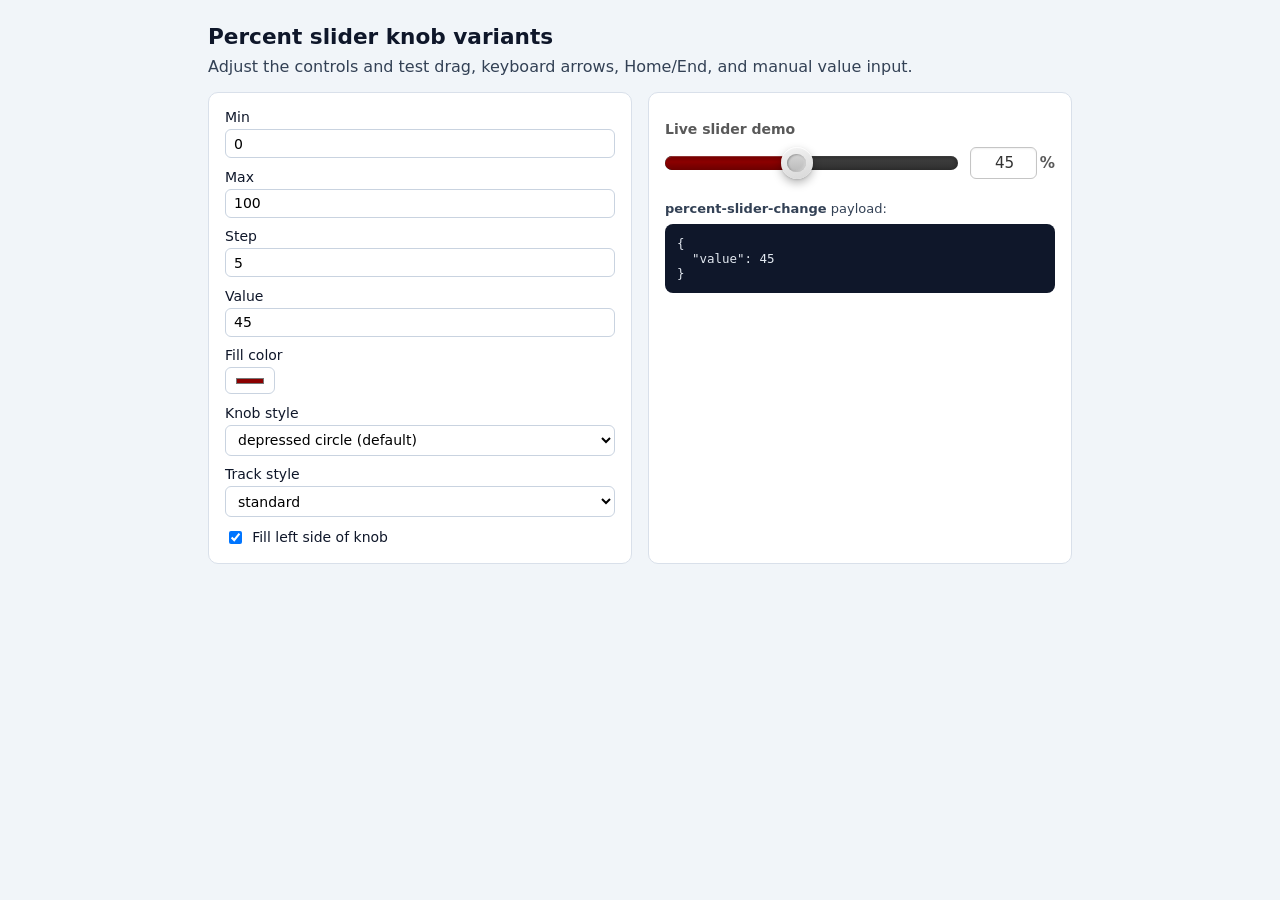
==== percent-slider-demo.html @ b5e10198 "Add depressed look to slider rail" ====
<!DOCTYPE html>
<html lang="en">
  <head>
    <meta charset="utf-8" />
    <meta name="viewport" content="width=device-width, initial-scale=1" />
    <title>Percent slider — knob variants demo</title>
    <link rel="stylesheet" href="percent-slider.css" />
    <style>
      body {
        margin: 0;
        padding: 1.5rem;
        font-family: system-ui, sans-serif;
        background: #f1f5f9;
        color: #0f172a;
      }

      .demo {
        max-width: 54rem;
        margin: 0 auto;
      }

      h1 {
        margin: 0 0 0.5rem;
        font-size: 1.35rem;
      }

      p {
        margin: 0 0 1rem;
        color: #334155;
      }

      .demo__grid {
        display: grid;
        gap: 1rem;
        grid-template-columns: repeat(auto-fit, minmax(16rem, 1fr));
      }

      .demo__panel {
        background: #fff;
        border: 1px solid #d9e0ea;
        border-radius: 10px;
        padding: 1rem;
      }

      .demo__controls {
        display: grid;
        gap: 0.65rem;
      }

      .demo__field {
        display: grid;
        gap: 0.25rem;
        font-size: 0.875rem;
      }

      .demo__field input,
      .demo__field select {
        font: inherit;
        padding: 0.35rem 0.5rem;
        border: 1px solid #c9d3e0;
        border-radius: 6px;
        background: #fff;
      }

      .demo__check {
        display: flex;
        gap: 0.45rem;
        align-items: center;
        font-size: 0.875rem;
      }

      .demo__slider-wrap {
        margin-top: 0.75rem;
      }

      #out {
        margin: 0;
        padding: 0.75rem;
        font-size: 0.78rem;
        background: #0f172a;
        color: #e2e8f0;
        border-radius: 8px;
        overflow: auto;
      }
    </style>
  </head>
  <body>
    <main class="demo">
      <h1>Percent slider knob variants</h1>
      <p>
        Adjust the controls and test drag, keyboard arrows, Home/End, and manual
        value input.
      </p>

      <div class="demo__grid">
        <section class="demo__panel">
          <form class="demo__controls" id="controlsForm">
            <label class="demo__field">
              Min
              <input id="cfgMin" type="number" value="0" />
            </label>
            <label class="demo__field">
              Max
              <input id="cfgMax" type="number" value="100" />
            </label>
            <label class="demo__field">
              Step
              <input id="cfgStep" type="number" value="5" min="1" />
            </label>
            <label class="demo__field">
              Value
              <input id="cfgValue" type="number" value="45" />
            </label>
            <label class="demo__field">
              Fill color
              <input id="cfgColor" type="color" value="#8b0000" />
            </label>
            <label class="demo__field">
              Knob style
              <select id="cfgStyle">
                <option value="as-is">as-is</option>
                <option value="simple-circle">simple circle</option>
                <option value="grip-box">grip box</option>
                <option value="depressed-circle" selected>
                  depressed circle (default)
                </option>
                <option value="house">house</option>
              </select>
            </label>
            <label class="demo__field">
              Track style
              <select id="cfgTrackStyle">
                <option value="standard" selected>standard</option>
                <option value="depressed">depressed</option>
              </select>
            </label>
            <label class="demo__check">
              <input id="cfgFillEnabled" type="checkbox" checked />
              Fill left side of knob
            </label>
          </form>
        </section>

        <section class="demo__panel">
          <div class="demo__slider-wrap" id="sliderMount"></div>
          <p style="margin: 1rem 0 0.5rem; font-size: 0.8125rem">
            <strong>percent-slider-change</strong> payload:
          </p>
          <pre id="out">{ "value": 45 }</pre>
        </section>
      </div>
    </main>

    <script src="percent-slider.js"></script>
    <script>
      (function () {
        var form = document.getElementById("controlsForm");
        var mount = document.getElementById("sliderMount");
        var out = document.getElementById("out");
        if (!form || !mount || !out || !window.initPercentSliders) {
          return;
        }

        function getState() {
          var min = Number(document.getElementById("cfgMin").value);
          var max = Number(document.getElementById("cfgMax").value);
          var step = Number(document.getElementById("cfgStep").value);
          var value = Number(document.getElementById("cfgValue").value);
          var fillEnabled = document.getElementById("cfgFillEnabled").checked;
          var fillColor = document.getElementById("cfgColor").value;
          var trackStyle = document.getElementById("cfgTrackStyle").value;
          var knobStyle = document.getElementById("cfgStyle").value;
          return {
            min: Number.isFinite(min) ? min : 0,
            max: Number.isFinite(max) ? max : 100,
            step: Number.isFinite(step) ? step : 5,
            value: Number.isFinite(value) ? value : 0,
            fillEnabled: fillEnabled,
            fillColor: fillColor || "#8b0000",
            trackStyle: trackStyle || "standard",
            knobStyle: knobStyle || "depressed-circle",
          };
        }

        function renderSlider() {
          var s = getState();
          if (s.max <= s.min) {
            s.max = s.min + 1;
          }
          if (s.step <= 0) {
            s.step = 1;
          }

          mount.innerHTML =
            '<div class="percent-slider-block" role="group" aria-labelledby="demoSliderLabel">' +
            '<span class="percent-slider-block__label" id="demoSliderLabel">Live slider demo</span>' +
            '<div class="percent-slider" aria-labelledby="demoSliderLabel" data-min="' +
            s.min +
            '" data-max="' +
            s.max +
            '" data-step="' +
            s.step +
            '" data-fill="' +
            (s.fillEnabled ? "true" : "false") +
            '" data-fill-color="' +
            s.fillColor +
            '" data-track-style="' +
            s.trackStyle +
            '" data-knob-style="' +
            s.knobStyle +
            '" data-value="' +
            s.value +
            '">' +
            '<div class="percent-slider__row">' +
            '<div class="percent-slider__track-area">' +
            '<div class="percent-slider__track" data-slider-track>' +
            '<div class="percent-slider__fill" data-slider-fill></div>' +
            "</div>" +
            '<div class="percent-slider__knob" data-slider-knob>' +
            '<span class="percent-slider__knob-inner" aria-hidden="true"></span>' +
            "</div>" +
            "</div>" +
            '<div class="percent-slider__field">' +
            '<input type="number" class="percent-slider__input" data-slider-input aria-labelledby="demoSliderLabel" />' +
            '<span class="percent-slider__suffix">%</span>' +
            "</div>" +
            "</div>" +
            "</div>" +
            "</div>";

          window.initPercentSliders(mount);
          var slider = mount.querySelector(".percent-slider");
          if (!slider) {
            return;
          }
          slider.addEventListener("percent-slider-change", function (ev) {
            out.textContent = JSON.stringify({ value: ev.detail.value }, null, 2);
            document.getElementById("cfgValue").value = String(ev.detail.value);
          });
          if (slider.percentSlider) {
            out.textContent = JSON.stringify(
              { value: slider.percentSlider.getValue() },
              null,
              2
            );
          }
        }

        form.addEventListener("input", renderSlider);
        form.addEventListener("change", renderSlider);
        renderSlider();
      })();
    </script>
  </body>
</html>
---- percent-slider.css ----
/* Percent slider — skeuomorphic track + knob; scope with BEM prefix */

.percent-slider-block {
  margin: 0.75rem 0 1.25rem;
  max-width: 28rem;
}

.percent-slider-block__label {
  display: block;
  margin-bottom: 0.5rem;
  font-size: 0.875rem;
  font-weight: 600;
  color: #595959;
}

.percent-slider {
  --percent-slider-fill: #8b0000;
  --percent-slider-track-h: 14px;
  --percent-slider-knob: 32px;
  --percent-slider-pos: 0%;
  width: 100%;
  max-width: 28rem;
}

.percent-slider__row {
  display: flex;
  align-items: center;
  gap: 0.75rem;
  width: 100%;
}

.percent-slider__track-area {
  position: relative;
  flex: 1;
  min-width: 0;
  padding: calc((var(--percent-slider-knob) - var(--percent-slider-track-h)) / 2 + 2px)
    0;
}

.percent-slider__track {
  position: relative;
  touch-action: none;
  box-sizing: border-box;
  height: var(--percent-slider-track-h);
  border-radius: 999px;
  background: linear-gradient(180deg, #4a4a4a 0%, #3a3a3a 45%, #2e2e2e 100%);
  box-shadow:
    inset 0 2px 4px rgba(0, 0, 0, 0.45),
    inset 0 1px 0 rgba(255, 255, 255, 0.08);
  overflow: hidden;
}

/* Optional deeper recessed rail using stronger inset shadows. */
.percent-slider--track-depressed .percent-slider__track {
  border: 1px solid rgba(0, 0, 0, 0.75);
  background: linear-gradient(180deg, #3b3b3b 0%, #2b2b2b 52%, #212121 100%);
  box-shadow:
  inset 1px 1px 2px rgba(0, 0, 0, 0.75),
  inset -1px -1px 2px rgba(255, 255, 255, 0.5),
  inset 0 1px 0 rgba(255, 255, 255, 0.08);
}

.percent-slider--track-depressed .percent-slider__fill {
  background: linear-gradient(
      180deg,
      rgba(0, 0, 0, 0.24) 0%,
      rgba(0, 0, 0, 0.1) 40%,
      rgba(0, 0, 0, 0.28) 100%
    ),
    var(--percent-slider-fill);
  box-shadow:
    inset 1px 1px 2px rgba(0, 0, 0, 0.75),
    inset -1px -1px 2px rgba(255, 255, 255, 0.5),
    inset 0 1px 0 rgba(255, 255, 255, 0.08);
}

.percent-slider__fill {
  position: absolute;
  left: 0;
  top: 0;
  bottom: 0;
  width: 0%;
  border-radius: 999px 0 0 999px;
  background: linear-gradient(
      180deg,
      rgba(0, 0, 0, 0.18) 0%,
      transparent 42%,
      rgba(0, 0, 0, 0.22) 100%
    ),
    var(--percent-slider-fill);
  box-shadow: inset 0 1px 0 rgba(255, 255, 255, 0.2);
  pointer-events: none;
  transition: width 0.05s ease-out;
}

.percent-slider--no-fill .percent-slider__fill {
  opacity: 0;
  width: 0 !important;
}

.percent-slider__knob {
  position: absolute;
  top: 50%;
  left: clamp(
    calc(var(--percent-slider-knob) / 2),
    var(--percent-slider-pos),
    calc(100% - (var(--percent-slider-knob) / 2))
  );
  width: var(--percent-slider-knob);
  height: var(--percent-slider-knob);
  margin: 0;
  padding: 0;
  border: none;
  border-radius: 50%;
  transform: translate(-50%, -50%);
  background: linear-gradient(165deg, #f5f5f5 0%, #e8e8e8 40%, #d8d8d8 100%);
  box-shadow:
    0 4px 10px rgba(0, 0, 0, 0.28),
    0 1px 2px rgba(0, 0, 0, 0.12),
    inset 0 1px 0 rgba(255, 255, 255, 0.85);
  touch-action: none;
  cursor: grab;
  z-index: 2;
  display: grid;
  place-items: center;
  overflow: visible;
}

.percent-slider__knob:active {
  cursor: grabbing;
}

.percent-slider__knob:focus {
  outline: 2px solid #165863;
  outline-offset: 2px;
}

.percent-slider__knob:focus:not(:focus-visible) {
  outline: none;
}

.percent-slider__knob:focus-visible {
  outline: 2px solid #165863;
  outline-offset: 2px;
}

.percent-slider__knob-inner {
  width: 58%;
  height: 58%;
  border-radius: 50%;
  background: linear-gradient(180deg, #fafafa 0%, #ececec 55%, #dedede 100%);
  box-shadow:
    inset 0 1px 2px rgba(255, 255, 255, 0.9),
    inset 0 -1px 2px rgba(0, 0, 0, 0.06);
  pointer-events: none;
}

.percent-slider__knob::before,
.percent-slider__knob::after {
  content: "";
  position: absolute;
  pointer-events: none;
}

/* as-is and depressed-circle keep circular outer shell */
.percent-slider--knob-as-is .percent-slider__knob,
.percent-slider--knob-depressed-circle .percent-slider__knob {
  border-radius: 50%;
}

.percent-slider--knob-as-is .percent-slider__knob-inner,
.percent-slider--knob-depressed-circle .percent-slider__knob-inner {
  display: block;
}

/* Depressed circle: darker recessed center with top-left shadow */
.percent-slider--knob-depressed-circle .percent-slider__knob-inner {
  background: linear-gradient(180deg, #d6d6d6 0%, #c7c7c7 52%, #bbbbbb 100%);
  box-shadow:
    inset 1px 1px 2px rgba(0, 0, 0, 0.26),
    inset -1px -1px 2px rgba(255, 255, 255, 0.42),
    inset 0 -1px 2px rgba(0, 0, 0, 0.14);
}

/* Simple circle: flatter look without depressed center */
.percent-slider--knob-circle .percent-slider__knob {
  width: calc(var(--percent-slider-knob) * 0.78);
  height: calc(var(--percent-slider-knob) * 0.78);
  border-radius: 50%;
  background: #ececec;
  box-shadow:
    0 3px 7px rgba(0, 0, 0, 0.24),
    inset 0 1px 0 rgba(255, 255, 255, 0.86);
}

.percent-slider--knob-circle .percent-slider__knob-inner {
  display: none;
}

/* Grip box: rounded rectangle with vertical grip lines */
.percent-slider--knob-grip-box .percent-slider__knob {
  width: calc(var(--percent-slider-knob) * 0.94);
  height: calc(var(--percent-slider-knob) * 0.82);
  border-radius: 0.55rem;
  background: linear-gradient(180deg, #f4f4f4 0%, #e2e2e2 100%);
  box-shadow:
    0 3px 8px rgba(0, 0, 0, 0.24),
    inset 0 1px 0 rgba(255, 255, 255, 0.92);
}

.percent-slider--knob-grip-box .percent-slider__knob-inner {
  display: none;
}

.percent-slider--knob-grip-box .percent-slider__knob::before {
  width: 38%;
  height: 56%;
  left: 50%;
  top: 50%;
  transform: translate(-50%, -50%);
  background: repeating-linear-gradient(
    90deg,
    #bdbdbd 0 2px,
    transparent 2px 5px
  );
  opacity: 0.95;
}

/* House: rounded base + roof triangle */
.percent-slider--knob-house .percent-slider__knob {
  width: calc(var(--percent-slider-knob) * 0.5);
  height: calc(var(--percent-slider-knob) * 0.58);
  border-radius: 0 0 0.2rem 0.2rem;
  background: #c5c5c5;
  box-shadow:
    0 4px 9px rgba(0, 0, 0, 0.3),
    0 1px 2px rgba(0, 0, 0, 0.18),
    inset 0 1px 0 rgba(255, 255, 255, 0.46);
}

.percent-slider--knob-house .percent-slider__knob-inner {
  display: none;
}

.percent-slider--knob-house .percent-slider__knob::before {
  left: 0;
  top: -10px;
  width: 100%;
  height: 11px;
  clip-path: polygon(50% 0%, 95% 100%, 5% 100%);
  /* Slight overlap into the base removes roof/base seam artifacts. */
  background: #c5c5c5;
}

.percent-slider__field {
  display: flex;
  align-items: center;
  gap: 0.2rem;
  flex-shrink: 0;
}

.percent-slider__input {
  width: 3.25rem;
  padding: 0.35rem 0.4rem;
  font: inherit;
  font-size: 0.95rem;
  text-align: right;
  color: #333;
  border: 1px solid #c5c5c5;
  border-radius: 6px;
  background: #fff;
  box-shadow: inset 0 1px 2px rgba(0, 0, 0, 0.06);
}

.percent-slider__input:focus {
  border-color: #165863;
  outline: none;
  box-shadow:
    inset 0 1px 2px rgba(0, 0, 0, 0.06),
    0 0 0 2px rgba(22, 88, 99, 0.2);
}

.percent-slider__suffix {
  font-size: 0.95rem;
  font-weight: 600;
  color: #595959;
  user-select: none;
}
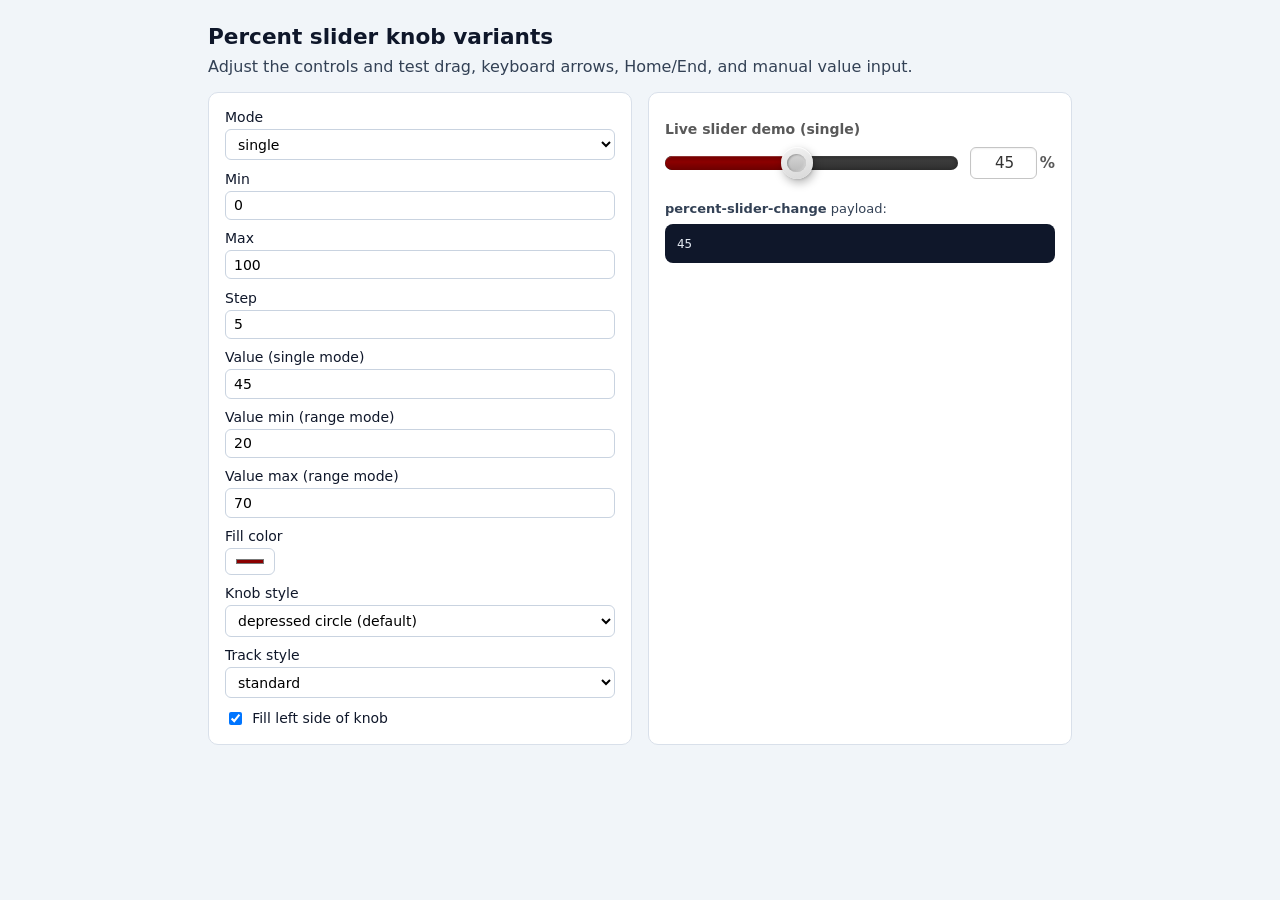
==== commit 7b552320: "Implement range mode for percent slider with enhanced input handling - Added a mode selection dropdo" ====
--- a/percent-slider-demo.html
+++ b/percent-slider-demo.html
@@ -96,6 +96,13 @@
         <section class="demo__panel">
           <form class="demo__controls" id="controlsForm">
             <label class="demo__field">
+              Mode
+              <select id="cfgMode">
+                <option value="single" selected>single</option>
+                <option value="range">range (min + max)</option>
+              </select>
+            </label>
+            <label class="demo__field">
               Min
               <input id="cfgMin" type="number" value="0" />
             </label>
@@ -108,8 +115,16 @@
               <input id="cfgStep" type="number" value="5" min="1" />
             </label>
             <label class="demo__field">
-              Value
+              Value (single mode)
               <input id="cfgValue" type="number" value="45" />
+            </label>
+            <label class="demo__field">
+              Value min (range mode)
+              <input id="cfgValueMin" type="number" value="20" />
+            </label>
+            <label class="demo__field">
+              Value max (range mode)
+              <input id="cfgValueMax" type="number" value="70" />
             </label>
             <label class="demo__field">
               Fill color
@@ -162,19 +177,25 @@
         }
 
         function getState() {
+          var mode = document.getElementById("cfgMode").value;
           var min = Number(document.getElementById("cfgMin").value);
           var max = Number(document.getElementById("cfgMax").value);
           var step = Number(document.getElementById("cfgStep").value);
           var value = Number(document.getElementById("cfgValue").value);
+          var valueMin = Number(document.getElementById("cfgValueMin").value);
+          var valueMax = Number(document.getElementById("cfgValueMax").value);
           var fillEnabled = document.getElementById("cfgFillEnabled").checked;
           var fillColor = document.getElementById("cfgColor").value;
           var trackStyle = document.getElementById("cfgTrackStyle").value;
           var knobStyle = document.getElementById("cfgStyle").value;
           return {
+            mode: mode || "single",
             min: Number.isFinite(min) ? min : 0,
             max: Number.isFinite(max) ? max : 100,
             step: Number.isFinite(step) ? step : 5,
             value: Number.isFinite(value) ? value : 0,
+            valueMin: Number.isFinite(valueMin) ? valueMin : 0,
+            valueMax: Number.isFinite(valueMax) ? valueMax : 100,
             fillEnabled: fillEnabled,
             fillColor: fillColor || "#8b0000",
             trackStyle: trackStyle || "standard",
@@ -184,22 +205,59 @@
 
         function renderSlider() {
           var s = getState();
+          var isRange = s.mode === "range";
           if (s.max <= s.min) {
             s.max = s.min + 1;
           }
           if (s.step <= 0) {
             s.step = 1;
           }
+          if (s.valueMin < s.min) {
+            s.valueMin = s.min;
+          }
+          if (s.valueMax > s.max) {
+            s.valueMax = s.max;
+          }
+          if (s.valueMin > s.valueMax) {
+            s.valueMin = s.valueMax;
+          }
+
+          var knobMarkup = isRange
+            ? '<div class="percent-slider__knob" data-slider-knob-min><span class="percent-slider__knob-inner" aria-hidden="true"></span></div>' +
+              '<div class="percent-slider__knob" data-slider-knob-max><span class="percent-slider__knob-inner" aria-hidden="true"></span></div>'
+            : '<div class="percent-slider__knob" data-slider-knob><span class="percent-slider__knob-inner" aria-hidden="true"></span></div>';
+
+          var fieldMarkup = isRange
+            ? '<div class="percent-slider__field percent-slider__field--range">' +
+              '<div class="percent-slider__bound">' +
+              '<span class="percent-slider__bound-label">Min</span>' +
+              '<input type="number" class="percent-slider__input percent-slider__input--bound" data-slider-input-min aria-label="Minimum value" />' +
+              '<span class="percent-slider__suffix">%</span>' +
+              "</div>" +
+              '<div class="percent-slider__bound">' +
+              '<span class="percent-slider__bound-label">Max</span>' +
+              '<input type="number" class="percent-slider__input percent-slider__input--bound" data-slider-input-max aria-label="Maximum value" />' +
+              '<span class="percent-slider__suffix">%</span>' +
+              "</div>" +
+              "</div>"
+            : '<div class="percent-slider__field">' +
+              '<input type="number" class="percent-slider__input" data-slider-input aria-labelledby="demoSliderLabel" />' +
+              '<span class="percent-slider__suffix">%</span>' +
+              "</div>";
 
           mount.innerHTML =
             '<div class="percent-slider-block" role="group" aria-labelledby="demoSliderLabel">' +
-            '<span class="percent-slider-block__label" id="demoSliderLabel">Live slider demo</span>' +
+            '<span class="percent-slider-block__label" id="demoSliderLabel">Live slider demo (' +
+            (isRange ? "range" : "single") +
+            ')</span>' +
             '<div class="percent-slider" aria-labelledby="demoSliderLabel" data-min="' +
             s.min +
             '" data-max="' +
             s.max +
             '" data-step="' +
             s.step +
+            '" data-range="' +
+            (isRange ? "true" : "false") +
             '" data-fill="' +
             (s.fillEnabled ? "true" : "false") +
             '" data-fill-color="' +
@@ -210,20 +268,19 @@
             s.knobStyle +
             '" data-value="' +
             s.value +
+            '" data-value-min="' +
+            s.valueMin +
+            '" data-value-max="' +
+            s.valueMax +
             '">' +
             '<div class="percent-slider__row">' +
             '<div class="percent-slider__track-area">' +
             '<div class="percent-slider__track" data-slider-track>' +
             '<div class="percent-slider__fill" data-slider-fill></div>' +
             "</div>" +
-            '<div class="percent-slider__knob" data-slider-knob>' +
-            '<span class="percent-slider__knob-inner" aria-hidden="true"></span>' +
+            knobMarkup +
             "</div>" +
-            "</div>" +
-            '<div class="percent-slider__field">' +
-            '<input type="number" class="percent-slider__input" data-slider-input aria-labelledby="demoSliderLabel" />' +
-            '<span class="percent-slider__suffix">%</span>' +
-            "</div>" +
+            fieldMarkup +
             "</div>" +
             "</div>" +
             "</div>";
@@ -234,15 +291,16 @@
             return;
           }
           slider.addEventListener("percent-slider-change", function (ev) {
-            out.textContent = JSON.stringify({ value: ev.detail.value }, null, 2);
-            document.getElementById("cfgValue").value = String(ev.detail.value);
+            out.textContent = JSON.stringify(ev.detail, null, 2);
+            if (isRange) {
+              document.getElementById("cfgValueMin").value = String(ev.detail.min);
+              document.getElementById("cfgValueMax").value = String(ev.detail.max);
+            } else {
+              document.getElementById("cfgValue").value = String(ev.detail.value);
+            }
           });
           if (slider.percentSlider) {
-            out.textContent = JSON.stringify(
-              { value: slider.percentSlider.getValue() },
-              null,
-              2
-            );
+            out.textContent = JSON.stringify(slider.percentSlider.getValue(), null, 2);
           }
         }
 
--- a/percent-slider.css
+++ b/percent-slider.css
@@ -93,6 +93,10 @@
   transition: width 0.05s ease-out;
 }
 
+.percent-slider--range .percent-slider__fill {
+  border-radius: 999px;
+}
+
 .percent-slider--no-fill .percent-slider__fill {
   opacity: 0;
   width: 0 !important;
@@ -115,8 +119,8 @@
   transform: translate(-50%, -50%);
   background: linear-gradient(165deg, #f5f5f5 0%, #e8e8e8 40%, #d8d8d8 100%);
   box-shadow:
-    0 4px 10px rgba(0, 0, 0, 0.28),
-    0 1px 2px rgba(0, 0, 0, 0.12),
+    2px 4px 10px rgba(0, 0, 0, 0.28),
+    1px 1px 2px rgba(0, 0, 0, 0.12),
     inset 0 1px 0 rgba(255, 255, 255, 0.85);
   touch-action: none;
   cursor: grab;
@@ -124,6 +128,10 @@
   display: grid;
   place-items: center;
   overflow: visible;
+}
+
+.percent-slider--range [data-slider-knob-max] {
+  z-index: 3;
 }
 
 .percent-slider__knob:active {
@@ -259,6 +267,30 @@
   flex-shrink: 0;
 }
 
+.percent-slider__field--range {
+  display: grid;
+  grid-template-columns: auto auto;
+  gap: 0.35rem 0.55rem;
+  align-items: center;
+}
+
+.percent-slider__bound {
+  display: flex;
+  align-items: center;
+  gap: 0.2rem;
+}
+
+.percent-slider__bound-label {
+  font-size: 0.75rem;
+  font-weight: 700;
+  color: #595959;
+  letter-spacing: 0.01em;
+}
+
+.percent-slider__input--bound {
+  width: 2.7rem;
+}
+
 .percent-slider__input {
   width: 3.25rem;
   padding: 0.35rem 0.4rem;
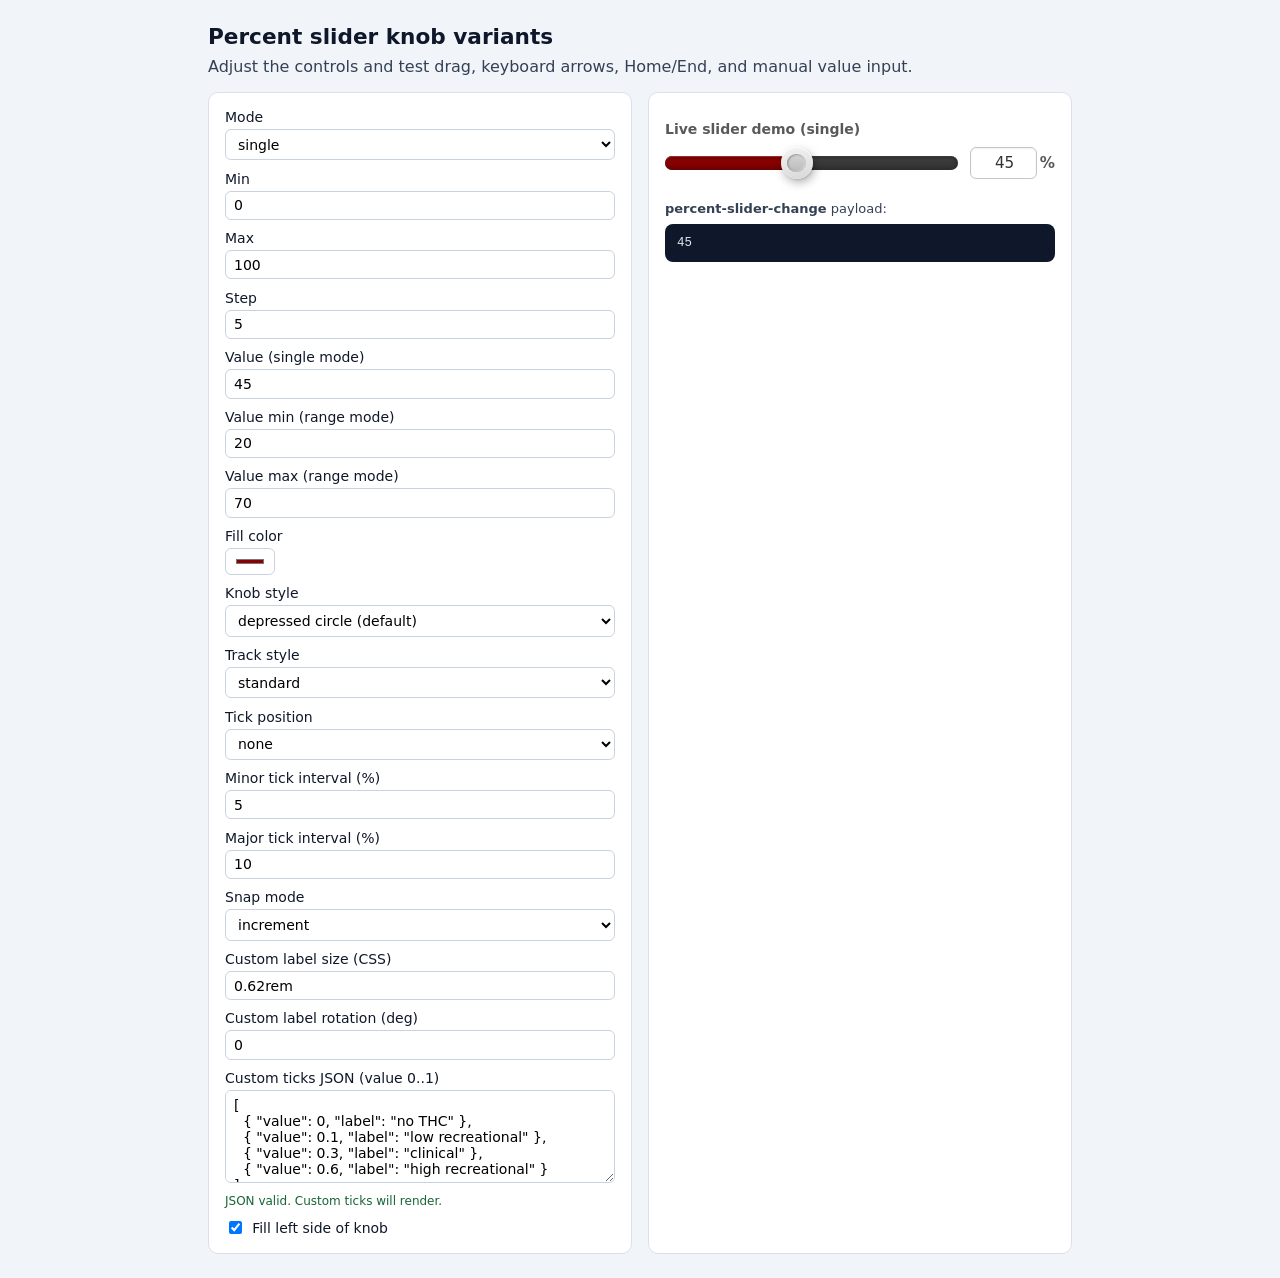
==== commit 95d64aea: "Enhance percent slider functionality with custom tick options and improved styling - Added new confi" ====
--- a/percent-slider-demo.html
+++ b/percent-slider-demo.html
@@ -54,12 +54,24 @@
       }
 
       .demo__field input,
-      .demo__field select {
+      .demo__field select,
+      .demo__field textarea {
         font: inherit;
         padding: 0.35rem 0.5rem;
         border: 1px solid #c9d3e0;
         border-radius: 6px;
         background: #fff;
+      }
+
+      .demo__field textarea {
+        min-height: 5rem;
+        resize: vertical;
+      }
+
+      .demo__hint {
+        margin: 0;
+        font-size: 0.75rem;
+        color: #475569;
       }
 
       .demo__check {
@@ -149,6 +161,52 @@
                 <option value="depressed">depressed</option>
               </select>
             </label>
+            <label class="demo__field">
+              Tick position
+              <select id="cfgTicksPos">
+                <option value="none" selected>none</option>
+                <option value="above">above rail</option>
+                <option value="below">below rail</option>
+              </select>
+            </label>
+            <label class="demo__field">
+              Minor tick interval (%)
+              <input id="cfgTickMinor" type="number" value="5" min="0" />
+            </label>
+            <label class="demo__field">
+              Major tick interval (%)
+              <input id="cfgTickMajor" type="number" value="10" min="0" />
+            </label>
+            <label class="demo__field">
+              Snap mode
+              <select id="cfgSnapMode">
+                <option value="increment" selected>increment</option>
+                <option value="none">none</option>
+                <option value="minor">minor ticks</option>
+                <option value="major">major ticks</option>
+                <option value="custom">custom ticks</option>
+              </select>
+            </label>
+            <label class="demo__field">
+              Custom label size (CSS)
+              <input id="cfgTickLabelSize" type="text" value="0.62rem" />
+            </label>
+            <label class="demo__field">
+              Custom label rotation (deg)
+              <input id="cfgTickLabelRotate" type="number" value="0" />
+            </label>
+            <label class="demo__field">
+              Custom ticks JSON (value 0..1)
+              <textarea id="cfgTickCustom">[
+  { "value": 0, "label": "no THC" },
+  { "value": 0.1, "label": "low recreational" },
+  { "value": 0.3, "label": "clinical" },
+  { "value": 0.6, "label": "high recreational" }
+]</textarea>
+            </label>
+            <p class="demo__hint" id="cfgTickCustomFeedback">
+              JSON valid. Custom ticks will render.
+            </p>
             <label class="demo__check">
               <input id="cfgFillEnabled" type="checkbox" checked />
               Fill left side of knob
@@ -172,7 +230,8 @@
         var form = document.getElementById("controlsForm");
         var mount = document.getElementById("sliderMount");
         var out = document.getElementById("out");
-        if (!form || !mount || !out || !window.initPercentSliders) {
+        var tickFeedback = document.getElementById("cfgTickCustomFeedback");
+        if (!form || !mount || !out || !tickFeedback || !window.initPercentSliders) {
           return;
         }
 
@@ -187,7 +246,33 @@
           var fillEnabled = document.getElementById("cfgFillEnabled").checked;
           var fillColor = document.getElementById("cfgColor").value;
           var trackStyle = document.getElementById("cfgTrackStyle").value;
+          var ticksPos = document.getElementById("cfgTicksPos").value;
+          var tickMinor = Number(document.getElementById("cfgTickMinor").value);
+          var tickMajor = Number(document.getElementById("cfgTickMajor").value);
+          var snapMode = document.getElementById("cfgSnapMode").value;
+          var tickLabelSize = document.getElementById("cfgTickLabelSize").value.trim();
+          var tickLabelRotate = Number(
+            document.getElementById("cfgTickLabelRotate").value
+          );
+          var tickCustomRaw = document.getElementById("cfgTickCustom").value.trim();
           var knobStyle = document.getElementById("cfgStyle").value;
+          var tickCustom = [];
+          var tickCustomValid = true;
+          var tickCustomError = "";
+          if (tickCustomRaw) {
+            try {
+              var parsed = JSON.parse(tickCustomRaw);
+              if (!Array.isArray(parsed)) {
+                tickCustomValid = false;
+                tickCustomError = "JSON must be an array.";
+              } else {
+                tickCustom = parsed;
+              }
+            } catch (e) {
+              tickCustomValid = false;
+              tickCustomError = "Invalid JSON.";
+            }
+          }
           return {
             mode: mode || "single",
             min: Number.isFinite(min) ? min : 0,
@@ -199,6 +284,15 @@
             fillEnabled: fillEnabled,
             fillColor: fillColor || "#8b0000",
             trackStyle: trackStyle || "standard",
+            ticksPos: ticksPos || "none",
+            tickMinor: Number.isFinite(tickMinor) ? tickMinor : 0,
+            tickMajor: Number.isFinite(tickMajor) ? tickMajor : 0,
+            snapMode: snapMode || "increment",
+            tickLabelSize: tickLabelSize || "0.62rem",
+            tickLabelRotate: Number.isFinite(tickLabelRotate) ? tickLabelRotate : 0,
+            tickCustomJson: tickCustomValid ? JSON.stringify(tickCustom) : "[]",
+            tickCustomValid: tickCustomValid,
+            tickCustomError: tickCustomError,
             knobStyle: knobStyle || "depressed-circle",
           };
         }
@@ -220,6 +314,20 @@
           }
           if (s.valueMin > s.valueMax) {
             s.valueMin = s.valueMax;
+          }
+          if (s.tickMinor < 0) {
+            s.tickMinor = 0;
+          }
+          if (s.tickMajor < 0) {
+            s.tickMajor = 0;
+          }
+          if (!s.tickCustomValid) {
+            tickFeedback.textContent =
+              s.tickCustomError + " Using [] for render.";
+            tickFeedback.style.color = "#b91c1c";
+          } else {
+            tickFeedback.textContent = "JSON valid. Custom ticks will render.";
+            tickFeedback.style.color = "#166534";
           }
 
           var knobMarkup = isRange
@@ -264,6 +372,18 @@
             s.fillColor +
             '" data-track-style="' +
             s.trackStyle +
+            '" data-ticks="' +
+            s.ticksPos +
+            '" data-tick-minor="' +
+            s.tickMinor +
+            '" data-tick-major="' +
+            s.tickMajor +
+            '" data-snap="' +
+            s.snapMode +
+            '" data-tick-label-size="' +
+            s.tickLabelSize +
+            '" data-tick-label-rotate="' +
+            s.tickLabelRotate +
             '" data-knob-style="' +
             s.knobStyle +
             '" data-value="' +
@@ -285,6 +405,11 @@
             "</div>" +
             "</div>";
 
+          var sliderConfigNode = mount.querySelector(".percent-slider");
+          if (sliderConfigNode) {
+            sliderConfigNode.setAttribute("data-tick-custom", s.tickCustomJson);
+          }
+
           window.initPercentSliders(mount);
           var slider = mount.querySelector(".percent-slider");
           if (!slider) {
--- a/percent-slider.css
+++ b/percent-slider.css
@@ -18,6 +18,8 @@
   --percent-slider-track-h: 14px;
   --percent-slider-knob: 32px;
   --percent-slider-pos: 0%;
+  --percent-slider-tick-label-size: 0.62rem;
+  --percent-slider-tick-label-rotate: 0deg;
   width: 100%;
   max-width: 28rem;
 }
@@ -33,8 +35,25 @@
   position: relative;
   flex: 1;
   min-width: 0;
-  padding: calc((var(--percent-slider-knob) - var(--percent-slider-track-h)) / 2 + 2px)
-    0;
+  --percent-slider-track-pad-y: calc(
+    (var(--percent-slider-knob) - var(--percent-slider-track-h)) / 2 + 2px
+  );
+  --percent-slider-rail-top: var(--percent-slider-track-pad-y);
+  padding: var(--percent-slider-track-pad-y) 0;
+}
+
+.percent-slider--ticks-above .percent-slider__track-area {
+  padding-top: calc(var(--percent-slider-track-pad-y) + 1.4rem);
+  --percent-slider-rail-top: calc(var(--percent-slider-track-pad-y) + 1.4rem);
+}
+
+.percent-slider--ticks-below .percent-slider__track-area {
+  padding-bottom: calc(var(--percent-slider-track-pad-y) + 1.4rem);
+}
+
+.percent-slider--ticks-none .percent-slider__track-area {
+  padding-top: var(--percent-slider-track-pad-y);
+  padding-bottom: var(--percent-slider-track-pad-y);
 }
 
 .percent-slider__track {
@@ -72,6 +91,85 @@
     inset 1px 1px 2px rgba(0, 0, 0, 0.75),
     inset -1px -1px 2px rgba(255, 255, 255, 0.5),
     inset 0 1px 0 rgba(255, 255, 255, 0.08);
+}
+
+.percent-slider__ticks {
+  position: absolute;
+  left: 0;
+  right: 0;
+  top: var(--percent-slider-rail-top);
+  height: var(--percent-slider-track-h);
+  pointer-events: none;
+  z-index: 1;
+}
+
+.percent-slider__tick {
+  position: absolute;
+  left: 0;
+  width: 1px;
+  transform: translateX(-50%);
+  background: rgba(17, 24, 39, 0.65);
+}
+
+.percent-slider__tick--minor {
+  height: 6px;
+}
+
+.percent-slider__tick--major {
+  width: 2px;
+  height: 10px;
+  background: rgba(17, 24, 39, 0.85);
+}
+
+.percent-slider__tick--custom {
+  width: 2px;
+  height: 12px;
+  background: rgba(15, 23, 42, 0.95);
+}
+
+.percent-slider--ticks-above .percent-slider__tick {
+  bottom: calc(100% + 2px);
+}
+
+.percent-slider--ticks-below .percent-slider__tick {
+  top: calc(100% + 2px);
+}
+
+.percent-slider__tick-label {
+  position: absolute;
+  left: 0;
+  transform: translateX(-50%);
+  font-size: var(--percent-slider-tick-label-size);
+  line-height: 1.1;
+  font-weight: 600;
+  color: #374151;
+  white-space: nowrap;
+}
+
+.percent-slider__tick-label--custom {
+  transform: rotate(var(--percent-slider-tick-label-rotate));
+}
+
+.percent-slider--ticks-above .percent-slider__tick-label {
+  bottom: calc(100% + 14px);
+  transform-origin: bottom center;
+}
+
+.percent-slider--ticks-above .percent-slider__tick-label--custom {
+  transform-origin: bottom left;
+}
+
+.percent-slider--ticks-below .percent-slider__tick-label {
+  top: calc(100% + 14px);
+  transform-origin: top center;
+}
+
+.percent-slider--ticks-below .percent-slider__tick-label--custom {
+  transform-origin: top left;
+}
+
+.percent-slider--ticks-none .percent-slider__ticks {
+  display: none;
 }
 
 .percent-slider__fill {
@@ -104,12 +202,10 @@
 
 .percent-slider__knob {
   position: absolute;
-  top: 50%;
-  left: clamp(
-    calc(var(--percent-slider-knob) / 2),
-    var(--percent-slider-pos),
-    calc(100% - (var(--percent-slider-knob) / 2))
+  top: calc(
+    var(--percent-slider-rail-top) + var(--percent-slider-track-h) / 2
   );
+  left: var(--percent-slider-pos);
   width: var(--percent-slider-knob);
   height: var(--percent-slider-knob);
   margin: 0;
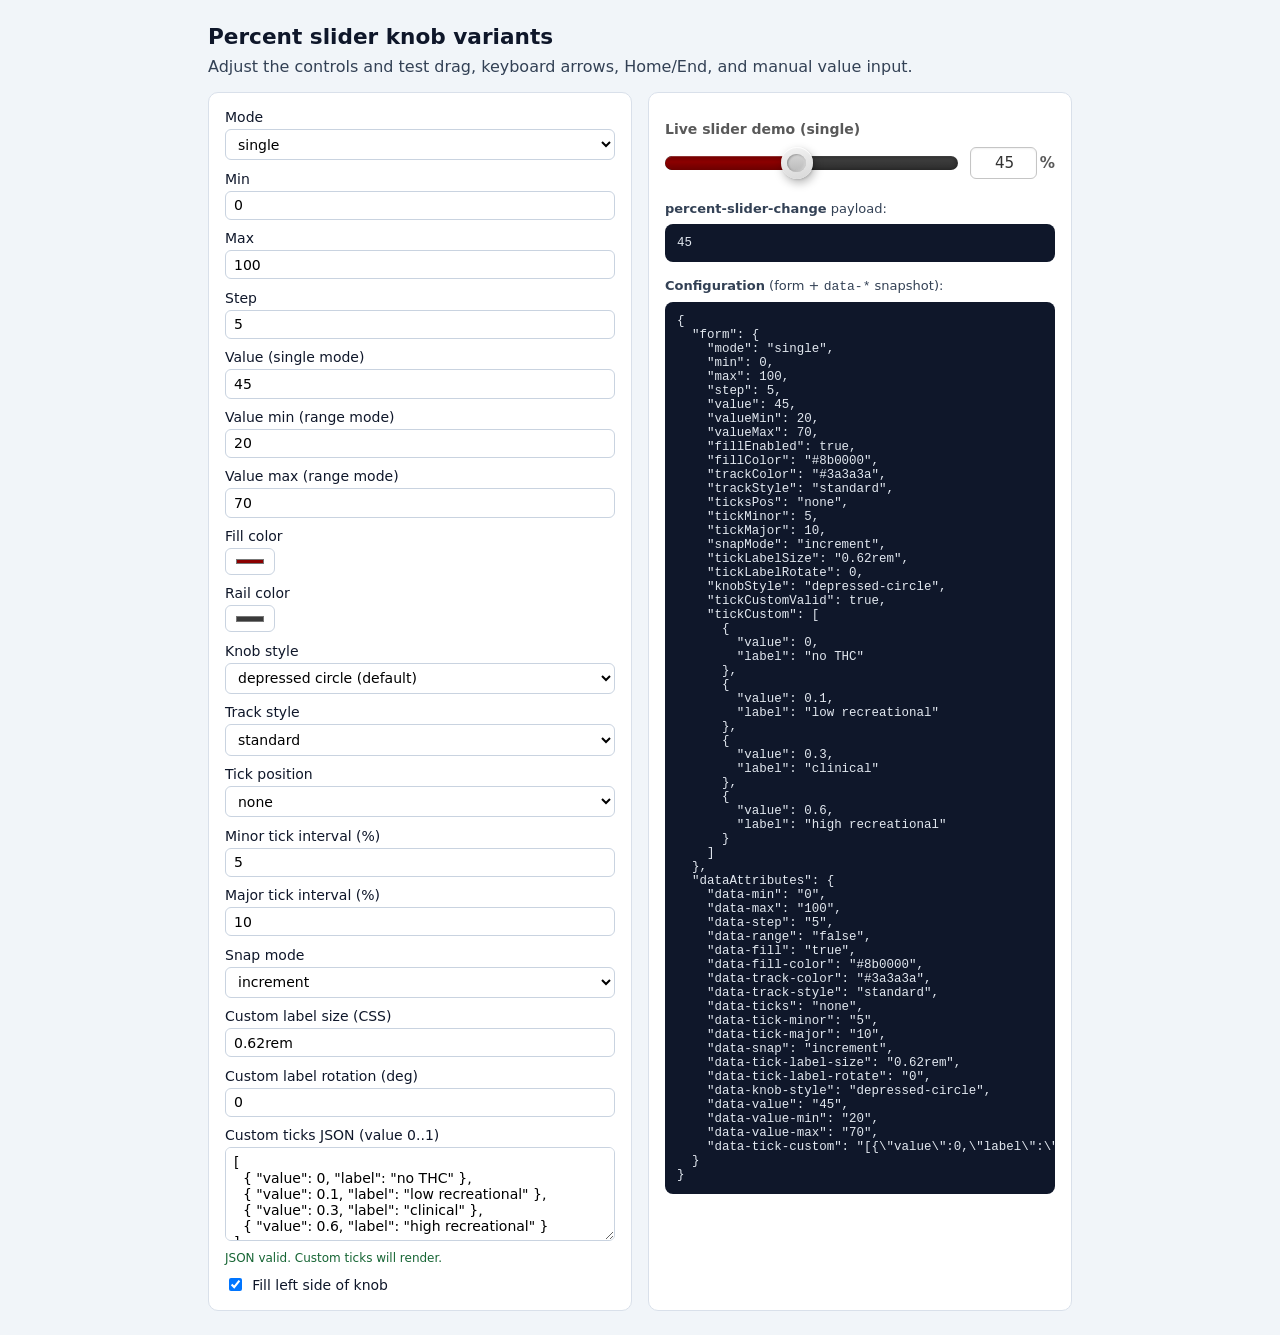
==== commit 35a32dbc: "Enhance percent slider with new track color configuration and inverted knob style - Added a new inpu" ====
--- a/percent-slider-demo.html
+++ b/percent-slider-demo.html
@@ -85,7 +85,7 @@
         margin-top: 0.75rem;
       }
 
-      #out {
+      .demo__code-out {
         margin: 0;
         padding: 0.75rem;
         font-size: 0.78rem;
@@ -143,6 +143,10 @@
               <input id="cfgColor" type="color" value="#8b0000" />
             </label>
             <label class="demo__field">
+              Rail color
+              <input id="cfgTrackColor" type="color" value="#3a3a3a" />
+            </label>
+            <label class="demo__field">
               Knob style
               <select id="cfgStyle">
                 <option value="as-is">as-is</option>
@@ -152,6 +156,7 @@
                   depressed circle (default)
                 </option>
                 <option value="house">house</option>
+                <option value="house-inverted">house inverted</option>
               </select>
             </label>
             <label class="demo__field">
@@ -219,7 +224,11 @@
           <p style="margin: 1rem 0 0.5rem; font-size: 0.8125rem">
             <strong>percent-slider-change</strong> payload:
           </p>
-          <pre id="out">{ "value": 45 }</pre>
+          <pre id="out" class="demo__code-out">{ "value": 45 }</pre>
+          <p style="margin: 1rem 0 0.5rem; font-size: 0.8125rem">
+            <strong>Configuration</strong> (form + <code>data-*</code> snapshot):
+          </p>
+          <pre id="cfgOut" class="demo__code-out">{}</pre>
         </section>
       </div>
     </main>
@@ -230,9 +239,67 @@
         var form = document.getElementById("controlsForm");
         var mount = document.getElementById("sliderMount");
         var out = document.getElementById("out");
+        var cfgOut = document.getElementById("cfgOut");
         var tickFeedback = document.getElementById("cfgTickCustomFeedback");
-        if (!form || !mount || !out || !tickFeedback || !window.initPercentSliders) {
+        var trackColorEl = document.getElementById("cfgTrackColor");
+        if (
+          !form ||
+          !mount ||
+          !out ||
+          !cfgOut ||
+          !tickFeedback ||
+          !trackColorEl ||
+          !window.initPercentSliders
+        ) {
           return;
+        }
+
+        function buildConfigSnapshot(s, isRange) {
+          return {
+            form: {
+              mode: s.mode,
+              min: s.min,
+              max: s.max,
+              step: s.step,
+              value: s.value,
+              valueMin: s.valueMin,
+              valueMax: s.valueMax,
+              fillEnabled: s.fillEnabled,
+              fillColor: s.fillColor,
+              trackColor: s.trackColor,
+              trackStyle: s.trackStyle,
+              ticksPos: s.ticksPos,
+              tickMinor: s.tickMinor,
+              tickMajor: s.tickMajor,
+              snapMode: s.snapMode,
+              tickLabelSize: s.tickLabelSize,
+              tickLabelRotate: s.tickLabelRotate,
+              knobStyle: s.knobStyle,
+              tickCustomValid: s.tickCustomValid,
+              tickCustom: s.tickCustomValid ? JSON.parse(s.tickCustomJson) : [],
+            },
+            dataAttributes: {
+              "data-min": String(s.min),
+              "data-max": String(s.max),
+              "data-step": String(s.step),
+              "data-range": isRange ? "true" : "false",
+              "data-fill": s.fillEnabled ? "true" : "false",
+              "data-fill-color": s.fillColor,
+              "data-track-color": s.trackColor,
+              "data-track-style": s.trackStyle,
+              "data-ticks": s.ticksPos,
+              "data-tick-minor": String(s.tickMinor),
+              "data-tick-major": String(s.tickMajor),
+              "data-snap": s.snapMode,
+              "data-tick-label-size": s.tickLabelSize,
+              "data-tick-label-rotate": String(s.tickLabelRotate),
+              "data-knob-style": s.knobStyle,
+              "data-value": String(s.value),
+              "data-value-min": String(s.valueMin),
+              "data-value-max": String(s.valueMax),
+              "data-tick-custom": s.tickCustomJson,
+            },
+          };
         }
 
         function getState() {
@@ -245,6 +312,7 @@
           var valueMax = Number(document.getElementById("cfgValueMax").value);
           var fillEnabled = document.getElementById("cfgFillEnabled").checked;
           var fillColor = document.getElementById("cfgColor").value;
+          var trackColor = document.getElementById("cfgTrackColor").value;
           var trackStyle = document.getElementById("cfgTrackStyle").value;
           var ticksPos = document.getElementById("cfgTicksPos").value;
           var tickMinor = Number(document.getElementById("cfgTickMinor").value);
@@ -283,6 +351,7 @@
             valueMax: Number.isFinite(valueMax) ? valueMax : 100,
             fillEnabled: fillEnabled,
             fillColor: fillColor || "#8b0000",
+            trackColor: trackColor || "#3a3a3a",
             trackStyle: trackStyle || "standard",
             ticksPos: ticksPos || "none",
             tickMinor: Number.isFinite(tickMinor) ? tickMinor : 0,
@@ -330,28 +399,46 @@
             tickFeedback.style.color = "#166534";
           }
 
+          cfgOut.textContent = JSON.stringify(
+            buildConfigSnapshot(s, isRange),
+            null,
+            2
+          );
+
           var knobMarkup = isRange
             ? '<div class="percent-slider__knob" data-slider-knob-min><span class="percent-slider__knob-inner" aria-hidden="true"></span></div>' +
               '<div class="percent-slider__knob" data-slider-knob-max><span class="percent-slider__knob-inner" aria-hidden="true"></span></div>'
             : '<div class="percent-slider__knob" data-slider-knob><span class="percent-slider__knob-inner" aria-hidden="true"></span></div>';
 
-          var fieldMarkup = isRange
-            ? '<div class="percent-slider__field percent-slider__field--range">' +
-              '<div class="percent-slider__bound">' +
-              '<span class="percent-slider__bound-label">Min</span>' +
-              '<input type="number" class="percent-slider__input percent-slider__input--bound" data-slider-input-min aria-label="Minimum value" />' +
-              '<span class="percent-slider__suffix">%</span>' +
-              "</div>" +
-              '<div class="percent-slider__bound">' +
-              '<span class="percent-slider__bound-label">Max</span>' +
-              '<input type="number" class="percent-slider__input percent-slider__input--bound" data-slider-input-max aria-label="Maximum value" />' +
-              '<span class="percent-slider__suffix">%</span>' +
-              "</div>" +
-              "</div>"
-            : '<div class="percent-slider__field">' +
-              '<input type="number" class="percent-slider__input" data-slider-input aria-labelledby="demoSliderLabel" />' +
-              '<span class="percent-slider__suffix">%</span>' +
-              "</div>";
+          var fieldSingleMarkup =
+            '<div class="percent-slider__field">' +
+            '<input type="number" class="percent-slider__input" data-slider-input aria-labelledby="demoSliderLabel" />' +
+            '<span class="percent-slider__suffix">%</span>' +
+            "</div>";
+
+          var fieldMinMarkup =
+            '<div class="percent-slider__field percent-slider__field--range-min">' +
+            '<input type="number" class="percent-slider__input percent-slider__input--bound" data-slider-input-min aria-label="Minimum value" />' +
+            '<span class="percent-slider__suffix">%</span>' +
+            "</div>";
+
+          var fieldMaxMarkup =
+            '<div class="percent-slider__field percent-slider__field--range-max">' +
+            '<input type="number" class="percent-slider__input percent-slider__input--bound" data-slider-input-max aria-label="Maximum value" />' +
+            '<span class="percent-slider__suffix">%</span>' +
+            "</div>";
+
+          var trackBlockMarkup =
+            '<div class="percent-slider__track-area">' +
+            '<div class="percent-slider__track" data-slider-track>' +
+            '<div class="percent-slider__fill" data-slider-fill></div>' +
+            "</div>" +
+            knobMarkup +
+            "</div>";
+
+          var rowMarkup = isRange
+            ? fieldMinMarkup + trackBlockMarkup + fieldMaxMarkup
+            : trackBlockMarkup + fieldSingleMarkup;
 
           mount.innerHTML =
             '<div class="percent-slider-block" role="group" aria-labelledby="demoSliderLabel">' +
@@ -370,6 +457,8 @@
             (s.fillEnabled ? "true" : "false") +
             '" data-fill-color="' +
             s.fillColor +
+            '" data-track-color="' +
+            s.trackColor +
             '" data-track-style="' +
             s.trackStyle +
             '" data-ticks="' +
@@ -394,13 +483,7 @@
             s.valueMax +
             '">' +
             '<div class="percent-slider__row">' +
-            '<div class="percent-slider__track-area">' +
-            '<div class="percent-slider__track" data-slider-track>' +
-            '<div class="percent-slider__fill" data-slider-fill></div>' +
-            "</div>" +
-            knobMarkup +
-            "</div>" +
-            fieldMarkup +
+            rowMarkup +
             "</div>" +
             "</div>" +
             "</div>";
--- a/percent-slider.css
+++ b/percent-slider.css
@@ -20,6 +20,8 @@
   --percent-slider-pos: 0%;
   --percent-slider-tick-label-size: 0.62rem;
   --percent-slider-tick-label-rotate: 0deg;
+  --percent-slider-tick-stack: 1.4rem;
+  --percent-slider-track-base: #3a3a3a;
   width: 100%;
   max-width: 28rem;
 }
@@ -43,12 +45,18 @@
 }
 
 .percent-slider--ticks-above .percent-slider__track-area {
-  padding-top: calc(var(--percent-slider-track-pad-y) + 1.4rem);
-  --percent-slider-rail-top: calc(var(--percent-slider-track-pad-y) + 1.4rem);
+  padding-top: calc(
+    var(--percent-slider-track-pad-y) + var(--percent-slider-tick-stack)
+  );
+  --percent-slider-rail-top: calc(
+    var(--percent-slider-track-pad-y) + var(--percent-slider-tick-stack)
+  );
 }
 
 .percent-slider--ticks-below .percent-slider__track-area {
-  padding-bottom: calc(var(--percent-slider-track-pad-y) + 1.4rem);
+  padding-bottom: calc(
+    var(--percent-slider-track-pad-y) + var(--percent-slider-tick-stack)
+  );
 }
 
 .percent-slider--ticks-none .percent-slider__track-area {
@@ -62,7 +70,14 @@
   box-sizing: border-box;
   height: var(--percent-slider-track-h);
   border-radius: 999px;
-  background: linear-gradient(180deg, #4a4a4a 0%, #3a3a3a 45%, #2e2e2e 100%);
+  background:
+    linear-gradient(
+      180deg,
+      rgba(255, 255, 255, 0.1) 0%,
+      transparent 43%,
+      rgba(0, 0, 0, 0.26) 100%
+    ),
+    var(--percent-slider-track-base);
   box-shadow:
     inset 0 2px 4px rgba(0, 0, 0, 0.45),
     inset 0 1px 0 rgba(255, 255, 255, 0.08);
@@ -72,7 +87,20 @@
 /* Optional deeper recessed rail using stronger inset shadows. */
 .percent-slider--track-depressed .percent-slider__track {
   border: 1px solid rgba(0, 0, 0, 0.75);
-  background: linear-gradient(180deg, #3b3b3b 0%, #2b2b2b 52%, #212121 100%);
+  background:
+    linear-gradient(
+      180deg,
+      rgba(255, 255, 255, 0.05) 0%,
+      transparent 48%,
+      rgba(0, 0, 0, 0.38) 100%
+    ),
+    linear-gradient(
+      180deg,
+      rgba(0, 0, 0, 0.18) 0%,
+      transparent 42%,
+      rgba(0, 0, 0, 0.22) 100%
+    ),
+    var(--percent-slider-track-base);
   box-shadow:
   inset 1px 1px 2px rgba(0, 0, 0, 0.75),
   inset -1px -1px 2px rgba(255, 255, 255, 0.5),
@@ -356,6 +384,31 @@
   background: #c5c5c5;
 }
 
+/* Inverted house: box on top, triangle below (points down) */
+.percent-slider--knob-house-inverted .percent-slider__knob {
+  width: calc(var(--percent-slider-knob) * 0.5);
+  height: calc(var(--percent-slider-knob) * 0.58);
+  border-radius: 0.2rem 0.2rem 0 0;
+  background: #c5c5c5;
+  box-shadow:
+    0 4px 9px rgba(0, 0, 0, 0.3),
+    0 1px 2px rgba(0, 0, 0, 0.18),
+    inset 0 1px 0 rgba(255, 255, 255, 0.46);
+}
+
+.percent-slider--knob-house-inverted .percent-slider__knob-inner {
+  display: none;
+}
+
+.percent-slider--knob-house-inverted .percent-slider__knob::before {
+  left: 0;
+  bottom: -10px;
+  width: 100%;
+  height: 11px;
+  clip-path: polygon(5% 0%, 95% 0%, 50% 100%);
+  background: #c5c5c5;
+}
+
 .percent-slider__field {
   display: flex;
   align-items: center;
@@ -363,24 +416,14 @@
   flex-shrink: 0;
 }
 
-.percent-slider__field--range {
-  display: grid;
-  grid-template-columns: auto auto;
-  gap: 0.35rem 0.55rem;
-  align-items: center;
-}
-
-.percent-slider__bound {
-  display: flex;
-  align-items: center;
-  gap: 0.2rem;
-}
-
-.percent-slider__bound-label {
-  font-size: 0.75rem;
-  font-weight: 700;
-  color: #595959;
-  letter-spacing: 0.01em;
+.percent-slider--ticks-below .percent-slider__field {
+  position: relative;
+  top: calc(-1 * var(--percent-slider-tick-stack) / 2);
+}
+
+.percent-slider--ticks-above .percent-slider__field {
+  position: relative;
+  top: calc(var(--percent-slider-tick-stack) / 2);
 }
 
 .percent-slider__input--bound {
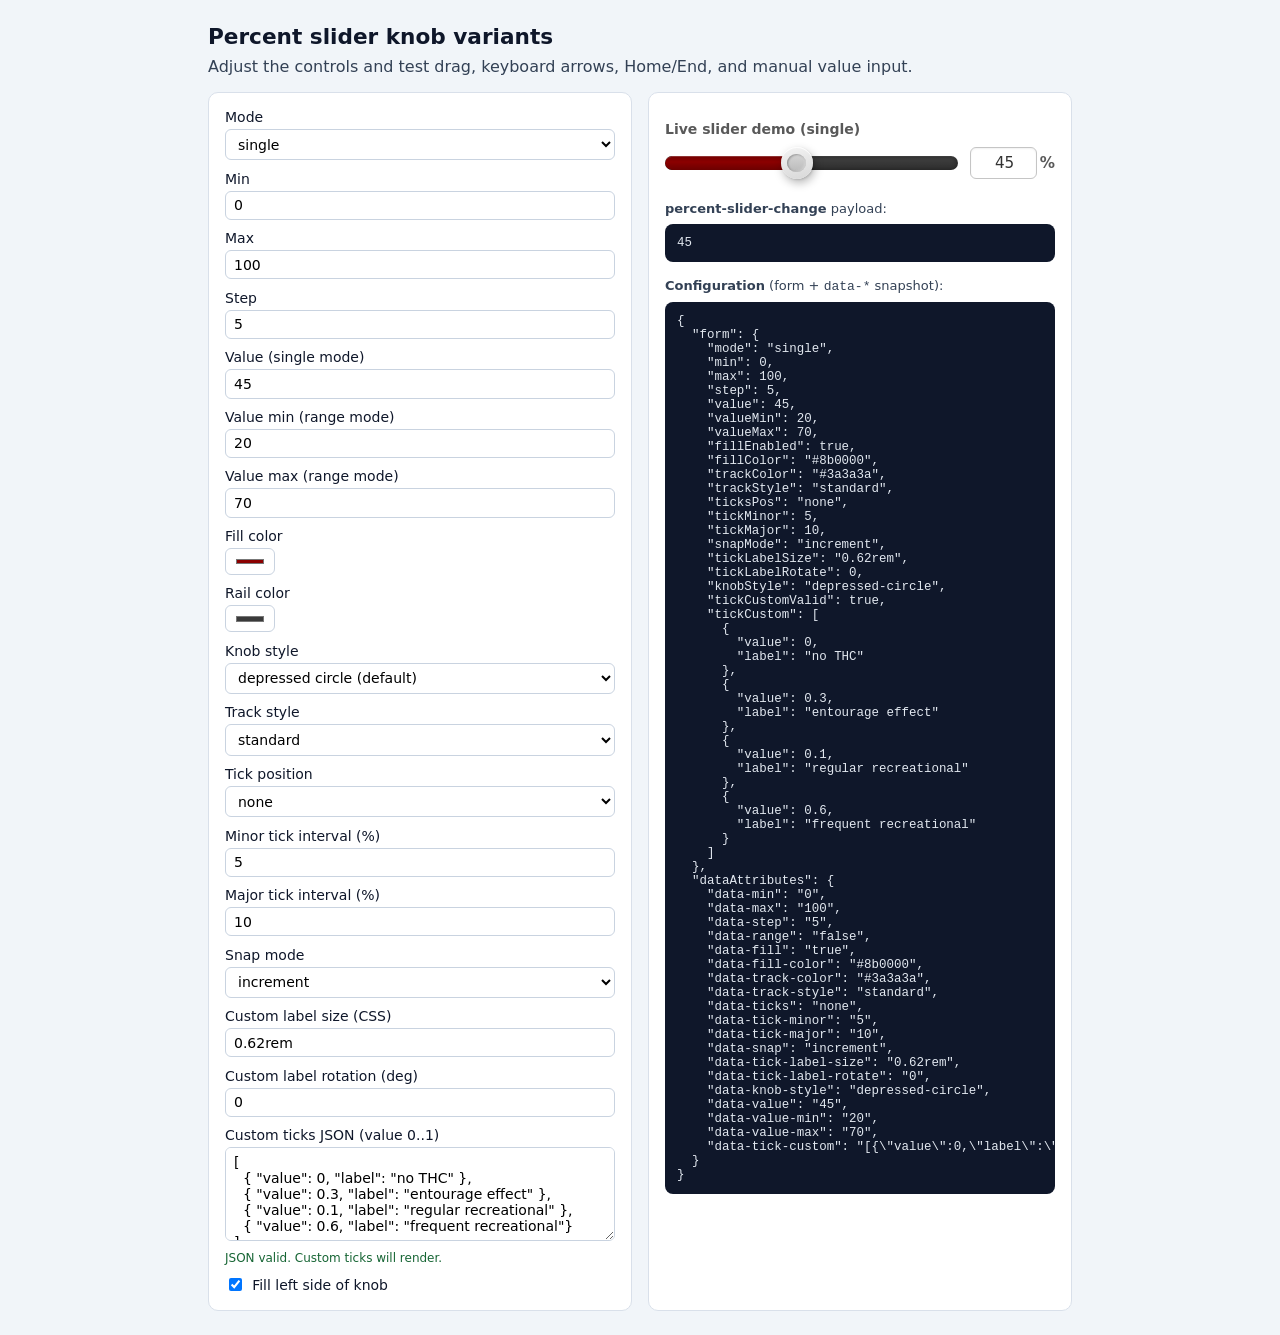
==== commit 485780c2: "Update percent slider and multiselect dropdown for enhanced functionality and styling - Replaced cus" ====
--- a/percent-slider-demo.html
+++ b/percent-slider-demo.html
@@ -204,9 +204,9 @@
               Custom ticks JSON (value 0..1)
               <textarea id="cfgTickCustom">[
   { "value": 0, "label": "no THC" },
-  { "value": 0.1, "label": "low recreational" },
-  { "value": 0.3, "label": "clinical" },
-  { "value": 0.6, "label": "high recreational" }
+  { "value": 0.3, "label": "entourage effect" },
+  { "value": 0.1, "label": "regular recreational" },
+  { "value": 0.6, "label": "frequent recreational"}
 ]</textarea>
             </label>
             <p class="demo__hint" id="cfgTickCustomFeedback">
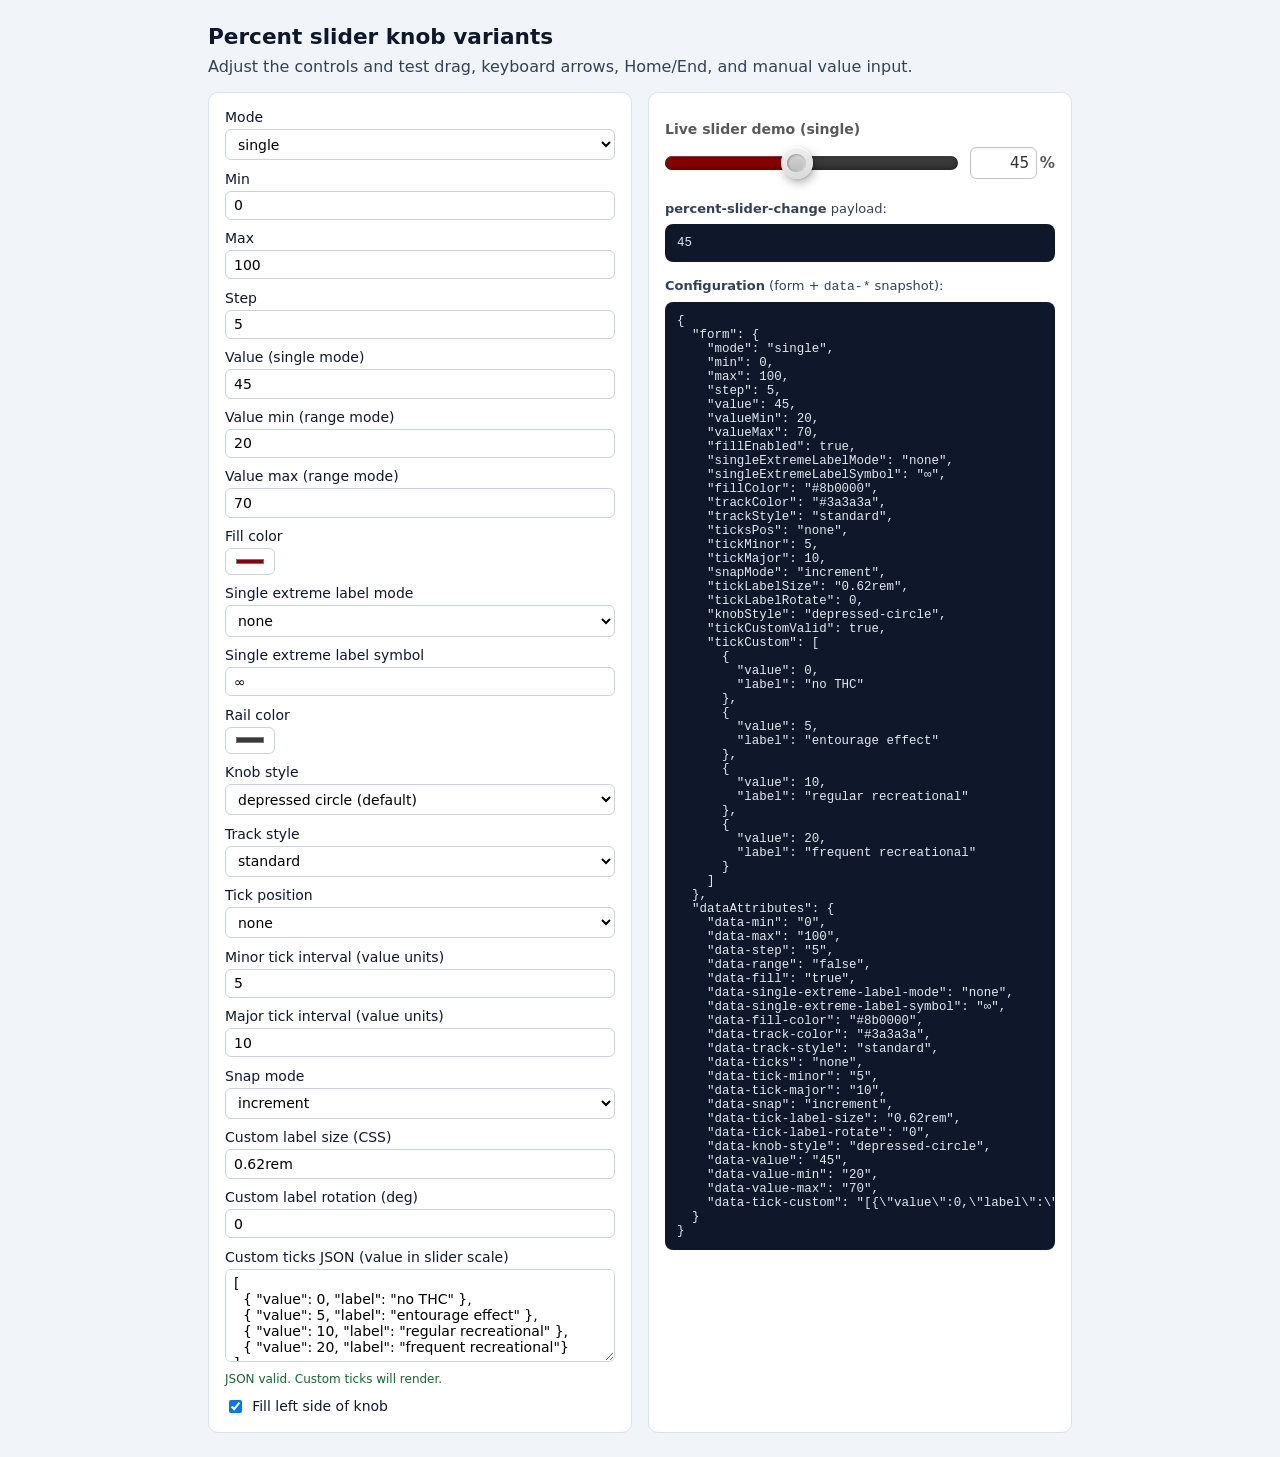
==== commit 5013a592: "Enhance percent slider functionality and styling - Introduced new configuration options for single e" ====
--- a/percent-slider-demo.html
+++ b/percent-slider-demo.html
@@ -143,6 +143,19 @@
               <input id="cfgColor" type="color" value="#8b0000" />
             </label>
             <label class="demo__field">
+              Single extreme label mode
+              <select id="cfgSingleExtremeLabelMode">
+                <option value="none" selected>none</option>
+                <option value="max-infinity">max-infinity</option>
+                <option value="min-infinity">min-infinity</option>
+                <option value="both-infinity">both-infinity</option>
+              </select>
+            </label>
+            <label class="demo__field">
+              Single extreme label symbol
+              <input id="cfgSingleExtremeLabelSymbol" type="text" value="∞" />
+            </label>
+            <label class="demo__field">
               Rail color
               <input id="cfgTrackColor" type="color" value="#3a3a3a" />
             </label>
@@ -175,11 +188,11 @@
               </select>
             </label>
             <label class="demo__field">
-              Minor tick interval (%)
+              Minor tick interval (value units)
               <input id="cfgTickMinor" type="number" value="5" min="0" />
             </label>
             <label class="demo__field">
-              Major tick interval (%)
+              Major tick interval (value units)
               <input id="cfgTickMajor" type="number" value="10" min="0" />
             </label>
             <label class="demo__field">
@@ -201,12 +214,12 @@
               <input id="cfgTickLabelRotate" type="number" value="0" />
             </label>
             <label class="demo__field">
-              Custom ticks JSON (value 0..1)
+              Custom ticks JSON (value in slider scale)
               <textarea id="cfgTickCustom">[
   { "value": 0, "label": "no THC" },
-  { "value": 0.3, "label": "entourage effect" },
-  { "value": 0.1, "label": "regular recreational" },
-  { "value": 0.6, "label": "frequent recreational"}
+  { "value": 5, "label": "entourage effect" },
+  { "value": 10, "label": "regular recreational" },
+  { "value": 20, "label": "frequent recreational"}
 ]</textarea>
             </label>
             <p class="demo__hint" id="cfgTickCustomFeedback">
@@ -265,6 +278,8 @@
               valueMin: s.valueMin,
               valueMax: s.valueMax,
               fillEnabled: s.fillEnabled,
+              singleExtremeLabelMode: s.singleExtremeLabelMode,
+              singleExtremeLabelSymbol: s.singleExtremeLabelSymbol,
               fillColor: s.fillColor,
               trackColor: s.trackColor,
               trackStyle: s.trackStyle,
@@ -284,6 +299,8 @@
               "data-step": String(s.step),
               "data-range": isRange ? "true" : "false",
               "data-fill": s.fillEnabled ? "true" : "false",
+              "data-single-extreme-label-mode": s.singleExtremeLabelMode,
+              "data-single-extreme-label-symbol": s.singleExtremeLabelSymbol,
               "data-fill-color": s.fillColor,
               "data-track-color": s.trackColor,
               "data-track-style": s.trackStyle,
@@ -311,6 +328,12 @@
           var valueMin = Number(document.getElementById("cfgValueMin").value);
           var valueMax = Number(document.getElementById("cfgValueMax").value);
           var fillEnabled = document.getElementById("cfgFillEnabled").checked;
+          var singleExtremeLabelMode = document.getElementById(
+            "cfgSingleExtremeLabelMode"
+          ).value;
+          var singleExtremeLabelSymbol = document
+            .getElementById("cfgSingleExtremeLabelSymbol")
+            .value.trim();
           var fillColor = document.getElementById("cfgColor").value;
           var trackColor = document.getElementById("cfgTrackColor").value;
           var trackStyle = document.getElementById("cfgTrackStyle").value;
@@ -350,6 +373,13 @@
             valueMin: Number.isFinite(valueMin) ? valueMin : 0,
             valueMax: Number.isFinite(valueMax) ? valueMax : 100,
             fillEnabled: fillEnabled,
+            singleExtremeLabelMode:
+              singleExtremeLabelMode === "max-infinity" ||
+              singleExtremeLabelMode === "min-infinity" ||
+              singleExtremeLabelMode === "both-infinity"
+                ? singleExtremeLabelMode
+                : "none",
+            singleExtremeLabelSymbol: singleExtremeLabelSymbol || "∞",
             fillColor: fillColor || "#8b0000",
             trackColor: trackColor || "#3a3a3a",
             trackStyle: trackStyle || "standard",
@@ -412,7 +442,7 @@
 
           var fieldSingleMarkup =
             '<div class="percent-slider__field">' +
-            '<input type="number" class="percent-slider__input" data-slider-input aria-labelledby="demoSliderLabel" />' +
+            '<input type="text" inputmode="decimal" class="percent-slider__input" data-slider-input aria-labelledby="demoSliderLabel" />' +
             '<span class="percent-slider__suffix">%</span>' +
             "</div>";
 
@@ -455,6 +485,10 @@
             (isRange ? "true" : "false") +
             '" data-fill="' +
             (s.fillEnabled ? "true" : "false") +
+            '" data-single-extreme-label-mode="' +
+            s.singleExtremeLabelMode +
+            '" data-single-extreme-label-symbol="' +
+            s.singleExtremeLabelSymbol +
             '" data-fill-color="' +
             s.fillColor +
             '" data-track-color="' +
--- a/percent-slider.css
+++ b/percent-slider.css
@@ -219,6 +219,10 @@
   transition: width 0.05s ease-out;
 }
 
+.percent-slider--fill-right .percent-slider__fill {
+  border-radius: 0 999px 999px 0;
+}
+
 .percent-slider--range .percent-slider__fill {
   border-radius: 999px;
 }
